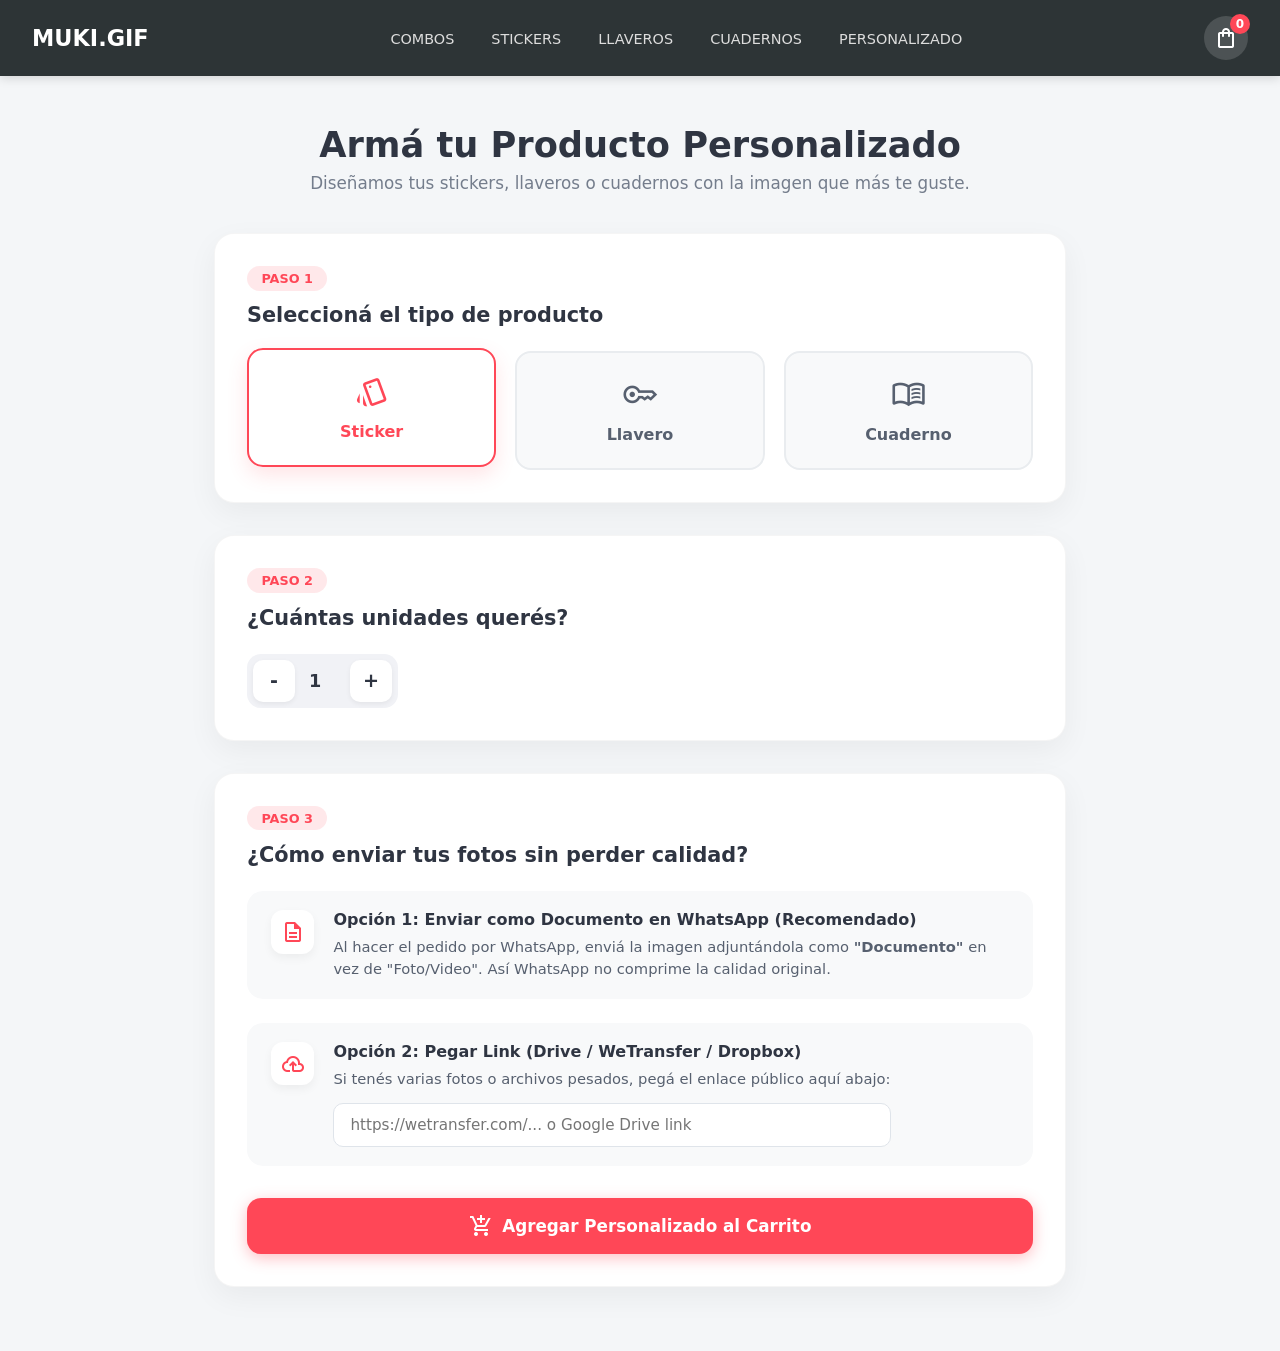
==== pages/personalizados.html @ 94349a54 "first commit" ====
<!DOCTYPE html>
<html lang="es">
<head>
    <meta charset="UTF-8">
    <meta name="viewport" content="width=device-width, initial-scale=1.0">
    <title>Personalizados | Muki.gif</title>
    <link rel="stylesheet" href="../css/cards.css">
    <link rel="stylesheet" href="../css/carroFlotante.css">
    <link rel="stylesheet" href="../css/hero.css">
    <link rel="stylesheet" href="../css/main.css">
    <link rel="stylesheet" href="../css/productosDetalles.css">
    <link rel="stylesheet" href="../css/personalizados.css">
    <link rel="stylesheet" href="https://fonts.googleapis.com/css2?family=Material+Symbols+Outlined:opsz,wght,FILL,GRAD@24,400,0,0" />
</head>
<body>

<!-- NAVBAR -->
    <header class="navbar">
    <div class="logo">
        <a href="index.html" class="logo">
            <h1>MUKI.GIF</h1>
        </a>
    </div>
    <nav class="nav-links">
        <a href="#destacados">COMBOS</a>
        <a href="#stickers">STICKERS</a>
        <a href="#llaveros">LLAVEROS</a>
        <a href="#cuadernos">CUADERNOS</a>
        <a href="personalizados.html" class="nav-highlight">PERSONALIZADO</a>
    </nav>
    <button class="cart-icon-btn" id="open-cart-btn">
        <span class="material-symbols-outlined">shopping_bag</span>
        <span class="cart-count" id="cart-count">0</span>
    </button>
    </header>

    <main class="container custom-page">
        <div class="custom-header">
            <h2>Armá tu Producto Personalizado</h2>
            <p>Diseñamos tus stickers, llaveros o cuadernos con la imagen que más te guste.</p>
        </div>

    <!-- PASO 1: ELEGIR TIPO -->
    <section class="step-card">
        <div class="step-badge">Paso 1</div>
        <h3>Seleccioná el tipo de producto</h3>
        <div class="product-type-grid">
        <label class="type-option">
            <input type="radio" name="tipoProducto" value="Sticker Personalizado" checked>
            <div class="option-box">
            <span class="material-symbols-outlined">style</span>
            <span>Sticker</span>
            </div>
            </label>
            <label class="type-option">
            <input type="radio" name="tipoProducto" value="Llavero Personalizado">
            <div class="option-box">
            <span class="material-symbols-outlined">key</span>
            <span>Llavero</span>
            </div>
        </label>
        <label class="type-option">
            <input type="radio" name="tipoProducto" value="Cuaderno Personalizado">
            <div class="option-box">
            <span class="material-symbols-outlined">menu_book</span>
            <span>Cuaderno</span>
            </div>
        </label>
        </div>
    </section>

    <!-- PASO 2: CANTIDAD -->
    <section class="step-card">
        <div class="step-badge">Paso 2</div>
        <h3>¿Cuántas unidades querés?</h3>
        <div class="qty-selector-custom">
        <button type="button" id="btn-custom-minus">-</button>
        <input type="number" id="input-custom-qty" value="1" min="1" readonly>
        <button type="button" id="btn-custom-plus">+</button>
        </div>
    </section>

    <!-- PASO 3: ARCHIVOS Y GUÍA DE CALIDAD -->
    <section class="step-card">
        <div class="step-badge">Paso 3</div>
        <h3>¿Cómo enviar tus fotos sin perder calidad?</h3>
        <div class="guide-box">
        <div class="guide-item">
            <span class="material-symbols-outlined icon-guide">description</span>
            <div>
            <h4>Opción 1: Enviar como Documento en WhatsApp (Recomendado)</h4>
            <p>Al hacer el pedido por WhatsApp, enviá la imagen adjuntándola como <strong>"Documento"</strong> en vez de "Foto/Video". Así WhatsApp no comprime la calidad original.</p>
            </div>
        </div>

        <div class="guide-item">
            <span class="material-symbols-outlined icon-guide">cloud_upload</span>
            <div>
            <h4>Opción 2: Pegar Link (Drive / WeTransfer / Dropbox)</h4>
            <p>Si tenés varias fotos o archivos pesados, pegá el enlace público aquí abajo:</p>
            <input type="url" id="input-custom-link" placeholder="https://wetransfer.com/... o Google Drive link">
            </div>
        </div>
        </div>

    <!-- BOTÓN AGREGAR Y ENCARGAR -->
        <button type="button" class="btn-primary-lg btn-full" id="btn-add-custom">
        <span class="material-symbols-outlined">add_shopping_cart</span>
        Agregar Personalizado al Carrito
        </button>
    </section>
    </main>

<script src="../js/cart.js"></script>
<script src="../js/personalizados.js"></script>
</body>
</html>
---- css/cards.css ----
/* SECCIONES Y GRIDS */
.section-block {
  margin-bottom: 3rem;
}

.section-header {
  display: flex;
  justify-content: space-between;
  align-items: center;
  margin-bottom: 1.2rem;
}

.products-grid {
  display: grid;
  grid-template-columns: repeat(auto-fill, minmax(180px, 1fr));
  gap: 1.5rem;
}

/* CARDS CON BOTÓN "+" SOBRE LA FOTO */
.product-card {
  background: white;
  border-radius: var(--radius);
  overflow: hidden;
  box-shadow: 0 4px 15px rgba(0,0,0,0.05);
  transition: transform 0.2s ease;
}

.product-card:hover {
  transform: translateY(-4px);
}

.card-img-wrapper {
  position: relative;
  width: 100%;
  height: 180px;
  cursor: pointer;
}

.card-img-wrapper img {
  width: 100%;
  height: 100%;
  object-fit: cover;
}

/* BOTÓN FLOTANTE "+" */
.btn-quick-add {
  position: absolute;
  bottom: 10px;
  right: 10px;
  background: rgba(255, 255, 255, 0.9);
  color: var(--text);
  border: none;
  width: 36px;
  height: 36px;
  border-radius: 50%;
  display: flex;
  align-items: center;
  justify-content: center;
  cursor: pointer;
  box-shadow: 0 4px 10px rgba(0,0,0,0.15);
  transition: all 0.2s;
}

.btn-quick-add:hover {
  background: var(--primary);
  color: white;
  transform: scale(1.1);
}

.card-content {
  padding: 1rem;
}

.card-title {
  font-size: 0.95rem;
  margin-bottom: 0.4rem;
  font-weight: 600;
}

.card-price {
  font-size: 1.1rem;
  font-weight: bold;
  color: var(--primary);
  margin-bottom: 0.8rem;
}

.btn-buy-now {
  width: 100%;
  background: #f0f0f0;
  border: none;
  padding: 0.6rem;
  border-radius: 8px;
  font-weight: 600;
  cursor: pointer;
  transition: 0.2s;
}

.btn-buy-now:hover {
  background: var(--text);
  color: white;
}
/* GRIDS Y SECCIÓN */
.section-block {
  margin-bottom: 3.5rem;
}

.section-header {
  margin-bottom: 1.5rem;
}

.section-header h3 {
  font-size: 1.4rem;
  font-weight: 700;
  color: var(--text);
}

.products-grid {
  display: grid;
  grid-template-columns: repeat(auto-fill, minmax(210px, 1fr));
  gap: 1.5rem;
}

/* CARD CONTENEDOR */
.product-card {
  background: white;
  border-radius: var(--radius);
  overflow: hidden;
  box-shadow: 0 4px 15px rgba(0, 0, 0, 0.06);
  display: flex;
  flex-direction: column;
  transition: transform 0.25s ease, box-shadow 0.25s ease;
  border: 1px solid rgba(0, 0, 0, 0.05);
}

.product-card:hover {
  transform: translateY(-5px);
  box-shadow: 0 8px 25px rgba(0, 0, 0, 0.12);
}

/* IMAGEN Y BOTÓN '+' FLOTANTE */
.card-img-wrapper {
  position: relative;
  width: 100%;
  height: 200px;
  background: #f0f0f0;
  overflow: hidden;
}

.card-img-wrapper img {
  width: 100%;
  height: 100%;
  object-fit: cover;
  transition: transform 0.3s ease;
}

.product-card:hover .card-img-wrapper img {
  transform: scale(1.04);
}

/* BOTÓN '+' REDONDO EN LA ESQUINA SUPERIOR DE LA FOTO */
.btn-quick-add {
  position: absolute;
  top: 10px;
  right: 10px;
  background: rgba(255, 255, 255, 0.92);
  color: var(--text);
  border: none;
  width: 38px;
  height: 38px;
  border-radius: 50%;
  display: flex;
  align-items: center;
  justify-content: center;
  cursor: pointer;
  box-shadow: 0 4px 12px rgba(0, 0, 0, 0.18);
  backdrop-filter: blur(4px);
  transition: all 0.2s ease;
  z-index: 5;
}

.btn-quick-add:hover {
  background: var(--primary);
  color: white;
  transform: scale(1.12);
}

.btn-quick-add span {
  font-size: 1.3rem;
  font-weight: bold;
}

/* CUERPO DE LA CARD */
.card-content {
  padding: 1.1rem;
  display: flex;
  flex-direction: column;
  flex-grow: 1;
}

.card-title {
  font-size: 1rem;
  font-weight: 600;
  margin-bottom: 0.4rem;
  color: var(--text);
  line-height: 1.3;
}

.card-description {
  font-size: 0.82rem;
  color: var(--text-muted);
  margin-bottom: 0.8rem;
  line-height: 1.4;
  display: -webkit-box;
  -webkit-box-orient: vertical;
  line-clamp: 2;
  -webkit-line-clamp: 2;
  overflow: hidden;
}

.card-price {
  font-size: 1.2rem;
  font-weight: 700;
  color: var(--primary);
  margin-top: auto;
  margin-bottom: 0.9rem;
}

/* BOTÓN COMPRAR */
.btn-buy-now {
  display: block;
  width: 100%;
  text-align: center;
  background: #f1f2f6;
  color: var(--text);
  text-decoration: none;
  padding: 0.65rem 0;
  border-radius: 10px;
  font-weight: 600;
  font-size: 0.9rem;
  transition: all 0.2s ease;
}

.btn-buy-now:hover {
  background: var(--text);
  color: white;
}
---- css/carroFlotante.css ----
/* OVERLAY DEL CARRITO */
.cart-overlay {
  position: fixed;
  inset: 0;
  background: rgba(0, 0, 0, 0.4);
  opacity: 0;
  visibility: hidden;
  transition: all 0.3s ease;
  z-index: 200;
}

.cart-overlay.active {
  opacity: 1;
  visibility: visible;
}

/* DRAWER / PANEL LATERAL DESPLEGABLE */
.cart-drawer {
  position: fixed;
  top: 0;
  right: -100%;
  width: 100%;
  max-width: 380px;
  height: 100%;
  background: var(--surface, #ffffff);
  z-index: 201;
  display: flex;
  flex-direction: column;
  transition: right 0.3s ease;
  box-shadow: -5px 0 25px rgba(0, 0, 0, 0.15);
}

.cart-drawer.active {
  right: 0;
}

/* CABECERA DEL CARRITO */
.cart-header {
  padding: 1rem 1.2rem;
  border-bottom: 1px solid #eee;
  display: flex;
  justify-content: space-between;
  align-items: center;
}

.cart-header h3 {
  font-size: 1.1rem;
  font-weight: 700;
  color: var(--text, #2f3542);
}

.close-btn {
  background: none;
  border: none;
  font-size: 1.5rem;
  cursor: pointer;
  color: var(--text-muted, #747d8c);
  line-height: 1;
  transition: color 0.2s;
}

.close-btn:hover {
  color: var(--text, #2f3542);
}

/* CUERPO DEL CARRITO */
.cart-body {
  padding: 1rem 1.2rem;
  flex-grow: 1;
  overflow-y: auto;
}

.empty-cart-msg {
  text-align: center;
  color: var(--text-muted, #747d8c);
  margin-top: 2rem;
  font-size: 0.95rem;
}

/* ITEMS DENTRO DEL CARRITO */
.cart-item {
  display: flex;
  align-items: center;
  gap: 1rem;
  padding: 0.8rem 0;
  border-bottom: 1px solid #eee;
}

/* MINIATURA DE TAMAÑO FIJO (Evita que se deforme la foto) */
.cart-item-img {
  width: 65px;
  height: 65px;
  min-width: 65px;
  border-radius: 8px;
  object-fit: cover;
  background-color: #f0f0f0;
}

/* DETALLES DEL ITEM */
.cart-item-details {
  flex-grow: 1;
  display: flex;
  flex-direction: column;
  gap: 0.2rem;
}

.cart-item-title {
  font-size: 0.9rem;
  font-weight: 600;
  color: var(--text, #2f3542);
  line-height: 1.2;
}

.cart-item-price {
  font-size: 0.85rem;
  color: var(--primary, #ff4757);
  font-weight: bold;
}

/* CONTROLES + / - */
.cart-item-qty {
  display: flex;
  align-items: center;
  gap: 0.5rem;
  margin-top: 0.3rem;
}

.qty-btn {
  background: #f0f0f0;
  border: 1px solid #ddd;
  width: 26px;
  height: 26px;
  border-radius: 6px;
  cursor: pointer;
  font-weight: bold;
  display: flex;
  align-items: center;
  justify-content: center;
  transition: background 0.2s, color 0.2s;
}

.qty-btn:hover {
  background: var(--text, #2f3542);
  color: white;
}

/* FOOTER DEL CARRITO */
.cart-footer {
  padding: 1.2rem;
  border-top: 1px solid #eee;
  background: #fafafa;
}

.cart-total {
  display: flex;
  justify-content: space-between;
  align-items: center;
  font-size: 1.1rem;
  margin-bottom: 1rem;
  color: var(--text, #2f3542);
}

.btn-whatsapp {
  width: 100%;
  background: #25D366;
  color: white;
  border: none;
  padding: 0.85rem;
  border-radius: 10px;
  font-weight: bold;
  font-size: 0.95rem;
  cursor: pointer;
  transition: background 0.2s, transform 0.1s;
}

.btn-whatsapp:hover {
  background: #1eb856;
}

.btn-whatsapp:active {
  transform: scale(0.98);
}
---- css/hero.css ----
/* HERO SECTION */
.hero-featured {
  position: relative;
  min-height: 520px;
  padding: 110px 5% 50px;
  display: flex;
  align-items: center;
  overflow: hidden;
  color: white;
  background: var(--dark-bg);
}

/* FONDO DIFUMINADO */
.hero-bg {
  position: absolute;
  inset: 0;
  background-size: cover;
  background-image: url('../img/fondos/fondoWindows.jpg');
  background-position: center;
  filter: blur(40px) brightness(0.35);
  transform: scale(1.1);
  transition: background-image 0.5s ease;
}

.hero-content {
  position: relative;
  z-index: 2;
  display: grid;
  grid-template-columns: 1fr;
  gap: 3rem;
  max-width: 1100px;
  margin: 0 auto;
  width: 100%;
}

@media (min-width: 768px) {
  .hero-content {
    grid-template-columns: 1fr 1fr;
    align-items: center;
  }
}

/* TEXTO Y BADGE */
.badge {
  background: var(--primary);
  padding: 4px 12px;
  border-radius: 20px;
  font-size: 0.75rem;
  font-weight: bold;
}

.hero-info h2 {
  font-size: 2.4rem;
  margin: 0.8rem 0;
  line-height: 1.1;
}

.hero-info p {
  color: #ddd;
  margin-bottom: 1.8rem;
}

.hero-actions {
  display: flex;
  align-items: center;
  gap: 1rem;
}

.btn-primary {
  background: var(--primary);
  color: white;
  padding: 0.8rem 2.2rem;
  border-radius: 30px;
  border: none;
  font-weight: bold;
  font-size: 1rem;
  cursor: pointer;
  transition: transform 0.2s, background 0.2s;
}

.btn-primary:hover {
  background: var(--primary-hover);
  transform: translateY(-2px);
}

.btn-cart-icon {
  background: rgba(255, 255, 255, 0.2);
  color: white;
  border: none;
  width: 46px;
  height: 46px;
  border-radius: 50%;
  display: flex;
  align-items: center;
  justify-content: center;
  cursor: pointer;
  backdrop-filter: blur(5px);
  transition: all 0.2s;
}

.btn-cart-icon:hover {
  background: white;
  color: var(--text);
  transform: scale(1.08);
}

/* FOTOS SUPERPUESTAS CON MAYOR SEPARACIÓN */
.hero-images-stacked {
  position: relative;
  height: 340px;
  width: 100%;
  max-width: 420px;
  display: flex;
  justify-content: center;
  align-items: center;
  margin: 0 auto;
}

.card-photo {
  position: absolute;
  width: 190px;
  height: 260px;
  border-radius: 18px;
  overflow: hidden;
  border: 3px solid rgba(255, 255, 255, 0.3);
  box-shadow: 0 15px 35px rgba(0, 0, 0, 0.4);
  transition: all 0.4s cubic-bezier(0.25, 1, 0.5, 1);
}

.card-photo img {
  width: 100%;
  height: 100%;
  object-fit: cover;
}

/* FOTO TRASERA: Desplazada más a la izquierda y arriba */
.photo-back {
  transform: translate(-70px, -20px) rotate(-12deg);
  z-index: 1;
  filter: brightness(0.9);
}

/* FOTO DELANTERA: Desplazada a la derecha y abajo */
.photo-front {
  transform: translate(40px, 20px) rotate(8deg);
  z-index: 2;
}

/* EFECTO HOVER INTERACTIVO */
.hero-images-stacked:hover .photo-back {
  transform: translate(-95px, -25px) rotate(-16deg);
  filter: brightness(1);
}

.hero-images-stacked:hover .photo-front {
  transform: translate(65px, 25px) rotate(12deg);
}

.hero-actions {
  display: flex;
  align-items: center;
  gap: 1rem;
  position: relative; /* <-- AGREGAR ESTO */
  z-index: 10;        /* <-- AGREGAR ESTO */
}
.btn-cart-icon span {
  pointer-events: none;
}
---- css/main.css ----
/* VARIABLES GLOBALES Y RESET */
:root {
  --primary: #ff4757;
  --primary-hover: #ff6b81;
  --dark-bg: #1e1e24;
  --surface: #ffffff;
  --text: #2f3542;
  --text-muted: #747d8c;
  --radius: 16px;
}

* {
  margin: 0;
  padding: 0;
  box-sizing: border-box;
  font-family: system-ui, -apple-system, BlinkMacSystemFont, 'Segoe UI', Roboto, sans-serif;
}

body {
  background-color: #f4f6f8;
  color: var(--text);
}

.container {
  max-width: 1200px;
  margin: 2rem auto;
  padding: 0 5%;
}

/* NAVBAR TRANSPARENTE CON BACKDROP BLUR */
.navbar {
  position: fixed;
  top: 0;
  width: 100%;
  display: flex;
  justify-content: space-between;
  align-items: center;
  padding: 1.2rem 5%;
  background: rgba(15, 15, 20, 0.6);
  backdrop-filter: blur(15px);
  z-index: 100;
  color: white;
}

.logo {
  text-decoration: none;
}

.logo h1 {
  font-size: 1.3rem;
  color: #fff;
}

.nav-links a {
  color: #ddd;
  text-decoration: none;
  margin: 0 1rem;
  font-size: 0.9rem;
}

.cart-icon-btn {
  background: none;
  border: none;
  position: relative;
  cursor: pointer;
  color: white;
}

.cart-count {
  position: absolute;
  top: -6px;
  right: -8px;
  background: var(--primary);
  color: white;
  font-size: 0.75rem;
  font-weight: bold;
  width: 18px;
  height: 18px;
  border-radius: 50%;
  display: flex;
  align-items: center;
  justify-content: center;
}

/* ESTRUCTURA GENERAL DE NAVEGACIÓN Y ACCIONES */
.navbar {
  position: relative;
  display: flex;
  justify-content: space-between;
  align-items: center;
  z-index: 100;
}

.nav-actions {
  display: flex;
  align-items: center;
  gap: 0.8rem;
}

/* BOTÓN DE MENÚ HAMBURGUESA (OCULTO EN ESCRITORIO) */
.btn-menu-toggle {
  display: none;
  background: transparent;
  border: none;
  color: #ffffff;
  cursor: pointer;
  padding: 4px;
}

.btn-menu-toggle .material-symbols-outlined {
  font-size: 2rem;
}

/* ==========================================
  ADAPTACIÓN PARA PANTALLAS CHICAS / CELULARES
   ========================================== */
@media (max-width: 768px) {
  .btn-menu-toggle {
    display: flex;
    align-items: center;
  }

  /* Oculta los enlaces en móvil hasta que se toque el botón */
  .nav-links {
    display: none;
    position: absolute;
    top: 100%;
    left: 0;
    width: 100%;
    background: #1e272e;
    flex-direction: column;
    align-items: center;
    padding: 1.5rem 0;
    gap: 1.2rem;
    box-shadow: 0 10px 25px rgba(0, 0, 0, 0.4);
  }

  /* Despliega la lista al presionar las 3 rayitas */
  .nav-links.active {
    display: flex;
  }
}
/* ALINEACIÓN DEL HEADER */
.navbar {
  position: relative;
  display: flex;
  justify-content: space-between;
  align-items: center;
  padding: 1rem 1.5rem;
  z-index: 100;
}

.nav-left {
  display: flex;
  align-items: center;
  gap: 0.8rem;
}

.nav-actions {
  display: flex;
  align-items: center;
}

/* BOTÓN HAMBURGUESA (OCULTO EN PC) */
.btn-menu-toggle {
  display: none;
  background: transparent;
  border: none;
  color: #ffffff;
  cursor: pointer;
  padding: 4px;
}

.btn-menu-toggle .material-symbols-outlined {
  font-size: 2rem;
}

/* RESPONSIVO CELULARES (< 768px) */
@media (max-width: 768px) {
  .btn-menu-toggle {
    display: flex;
    align-items: center;
  }

  /* Menú desplegable móvil */
  .nav-links {
    display: none;
    position: absolute;
    top: 100%;
    left: 0;
    width: 100%;
    background: #1e272e;
    flex-direction: column;
    align-items: center;
    padding: 1.5rem 0;
    gap: 1.2rem;
    box-shadow: 0 10px 25px rgba(0, 0, 0, 0.4);
  }

  .nav-links.active {
    display: flex;
  }
}
/* ELIMINAR SUBRAYADO Y ESTILIZAR EL LOGO */
.logo a {
  text-decoration: none !important;
  color: inherit;
}

.logo h1 {
  text-decoration: none !important;
  margin: 0;
  color: #ffffff;
}
---- css/productosDetalles.css ----
/* ==========================================
   ESTILOS COMPLETOS: DETALLE DEL PRODUCTO
   ========================================== */

/* 1. NAVBAR / HEADER SUPERIOR */
.navbar {
  width: 100%;
  background: #2d3436;
  padding: 1rem 2rem;
  display: flex;
  justify-content: space-between;
  align-items: center;
  box-shadow: 0 2px 10px rgba(0, 0, 0, 0.15);
  position: relative;
  z-index: 10;
}

.navbar .logo {
  text-decoration: none;
}

.navbar .logo h1 {
  font-size: 1.4rem;
  color: #ffffff;
  margin: 0;
  font-weight: 700;
}

.cart-icon-btn {
  position: relative;
  background: rgba(255, 255, 255, 0.15);
  border: none;
  color: #ffffff;
  width: 44px;
  height: 44px;
  border-radius: 50%;
  display: flex;
  align-items: center;
  justify-content: center;
  cursor: pointer;
  transition: background 0.2s ease;
}

.cart-icon-btn:hover {
  background: rgba(255, 255, 255, 0.25);
}

.cart-count {
  position: absolute;
  top: -2px;
  right: -2px;
  background: #ff4757;
  color: #ffffff;
  font-size: 0.75rem;
  font-weight: 800;
  width: 20px;
  height: 20px;
  border-radius: 50%;
  display: flex;
  align-items: center;
  justify-content: center;
}

/* 2. ESTRUCTURA Y GRILLA DEL DETALLE (SEPARADA Y CENTRADA) */
.detail-container {
  display: grid;
  grid-template-columns: 1fr;
  gap: 2.5rem;
  padding: 2rem 1.5rem 4rem 1.5rem;
  max-width: 1000px;
  margin: 4rem auto 3rem auto; /* Separación de 4rem respecto a la navbar */
  align-items: center;
}

@media (min-width: 768px) {
  .detail-container {
    grid-template-columns: 1fr 1fr;
  }
}

/* 3. GALERÍA E IMAGEN PRINCIPAL */
.product-gallery .main-image {
  width: 100%;
  height: 380px;
  border-radius: 20px;
  overflow: hidden;
  box-shadow: 0 10px 30px rgba(0, 0, 0, 0.12);
  border: 1px solid rgba(0, 0, 0, 0.05);
}

.product-gallery .main-image img {
  width: 100%;
  height: 100%;
  object-fit: cover;
}

/* 4. INFORMACIÓN DE COMPRA Y TEXTOS */
.product-purchase-info {
  display: flex;
  flex-direction: column;
  gap: 1.2rem;
}

.stock-badge {
  display: inline-block;
  align-self: flex-start;
  background: rgba(46, 213, 115, 0.15);
  color: #2ed573;
  font-size: 0.8rem;
  font-weight: 700;
  padding: 0.3rem 0.8rem;
  border-radius: 20px;
  text-transform: uppercase;
}

.product-purchase-info h1 {
  font-size: 2rem;
  font-weight: 800;
  color: #2f3542;
  line-height: 1.2;
}

.product-purchase-info .price {
  font-size: 1.8rem;
  font-weight: 800;
  color: #ff4757;
}

.description-box h3 {
  font-size: 0.85rem;
  font-weight: 700;
  color: #747d8c;
  margin-bottom: 0.4rem;
  text-transform: uppercase;
  letter-spacing: 0.5px;
}

.description-box p {
  color: #57606f;
  line-height: 1.5;
  font-size: 0.95rem;
}

/* 5. SELECTOR DE CANTIDAD (+ / -) */
.quantity-selector {
  display: flex;
  align-items: center;
  gap: 1rem;
  margin-top: 0.5rem;
}

.quantity-selector label {
  font-weight: 700;
  color: #2f3542;
  font-size: 0.95rem;
}

.qty-controls {
  display: flex;
  align-items: center;
  background: #f1f2f6;
  border-radius: 12px;
  padding: 4px;
}

.qty-controls button {
  width: 38px;
  height: 38px;
  border: none;
  background: #ffffff;
  border-radius: 8px;
  font-weight: bold;
  font-size: 1.1rem;
  color: #2f3542;
  cursor: pointer;
  box-shadow: 0 2px 4px rgba(0,0,0,0.06);
  transition: all 0.2s;
}

.qty-controls button:hover {
  background: #e4e7eb;
}

.qty-controls input {
  width: 45px;
  text-align: center;
  border: none;
  background: transparent;
  font-weight: 800;
  font-size: 1rem;
  color: #2f3542;
}

/* 6. BOTÓN AGREGAR AL CARRITO */
.purchase-actions {
  margin-top: 0.8rem;
}

.btn-full {
  width: 100%;
  display: flex;
  align-items: center;
  justify-content: center;
  gap: 0.6rem;
  background: #ff4757;
  color: #ffffff;
  border: none;
  padding: 0.9rem 1.8rem;
  border-radius: 14px;
  font-size: 1rem;
  font-weight: 700;
  cursor: pointer;
  transition: all 0.2s ease;
  box-shadow: 0 4px 15px rgba(255, 71, 87, 0.35);
}

.btn-full:hover {
  background: #ff6b81;
  transform: translateY(-2px);
}
---- css/personalizados.css ----
/* ==========================================
   ESTILOS COMPLETOS: PERSONALIZADOS.CSS
   ========================================== */

.custom-page {
  max-width: 900px;
  margin: 3rem auto 4rem auto;
  padding: 0 1.5rem;
}

.custom-header {
  text-align: center;
  margin-bottom: 2.5rem;
}

.custom-header h2 {
  font-size: 2.2rem;
  font-weight: 800;
  color: #2f3542;
  margin-bottom: 0.5rem;
}

.custom-header p {
  color: #747d8c;
  font-size: 1.05rem;
}

/* TARJETAS DE PASOS */
.step-card {
  background: #ffffff;
  border-radius: 20px;
  padding: 2rem;
  margin-bottom: 2rem;
  box-shadow: 0 10px 30px rgba(0, 0, 0, 0.05);
  border: 1px solid rgba(0, 0, 0, 0.04);
  position: relative;
}

.step-badge {
  display: inline-block;
  background: rgba(255, 71, 87, 0.12);
  color: #ff4757;
  font-weight: 800;
  font-size: 0.8rem;
  padding: 0.3rem 0.9rem;
  border-radius: 20px;
  text-transform: uppercase;
  margin-bottom: 0.8rem;
}

.step-card h3 {
  font-size: 1.3rem;
  font-weight: 700;
  color: #2f3542;
  margin-bottom: 1.5rem;
}

/* PASO 1: BOTONES DE SELECCIÓN DE PRODUCTO */
.product-type-grid {
  display: grid;
  grid-template-columns: repeat(auto-fit, minmax(180px, 1fr));
  gap: 1.2rem;
}

.type-option {
  cursor: pointer;
}

.type-option input[type="radio"] {
  display: none; /* Oculta el radio button feo por defecto */
}

.option-box {
  display: flex;
  flex-direction: column;
  align-items: center;
  justify-content: center;
  gap: 0.8rem;
  padding: 1.5rem 1rem;
  background: #f8f9fa;
  border: 2px solid #e9ecef;
  border-radius: 16px;
  transition: all 0.25s ease;
  color: #57606f;
  font-weight: 700;
}

.option-box .material-symbols-outlined {
  font-size: 2.2rem;
}

.type-option input[type="radio"]:checked + .option-box {
  background: #ffffff;
  border-color: #ff4757;
  color: #ff4757;
  box-shadow: 0 8px 20px rgba(255, 71, 87, 0.15);
  transform: translateY(-3px);
}

.type-option:hover .option-box {
  border-color: #ff4757;
}

/* PASO 2: SELECTOR DE CANTIDAD */
.qty-selector-custom {
  display: flex;
  align-items: center;
  background: #f1f2f6;
  border-radius: 14px;
  padding: 6px;
  width: fit-content;
}

.qty-selector-custom button {
  width: 42px;
  height: 42px;
  border: none;
  background: #ffffff;
  border-radius: 10px;
  font-weight: bold;
  font-size: 1.2rem;
  color: #2f3542;
  cursor: pointer;
  box-shadow: 0 2px 5px rgba(0,0,0,0.06);
  transition: background 0.2s;
}

.qty-selector-custom button:hover {
  background: #e4e7eb;
}

.qty-selector-custom input {
  width: 55px;
  text-align: center;
  border: none;
  background: transparent;
  font-weight: 800;
  font-size: 1.1rem;
  color: #2f3542;
}

/* PASO 3: GUÍA DE ENVIÓ DE FOTOS Y LINK */
.guide-box {
  display: flex;
  flex-direction: column;
  gap: 1.5rem;
  margin-bottom: 2rem;
}

.guide-item {
  display: flex;
  gap: 1.2rem;
  background: #f8f9fa;
  padding: 1.2rem 1.5rem;
  border-radius: 16px;
  align-items: flex-start;
}

.icon-guide {
  font-size: 2rem;
  color: #ff4757;
  background: #ffffff;
  padding: 0.6rem;
  border-radius: 12px;
  box-shadow: 0 4px 10px rgba(0,0,0,0.05);
}

.guide-item h4 {
  font-size: 1rem;
  font-weight: 700;
  color: #2f3542;
  margin-bottom: 0.4rem;
}

.guide-item p {
  font-size: 0.92rem;
  color: #57606f;
  line-height: 1.5;
}

.guide-item input[type="url"] {
  width: 100%;
  padding: 0.75rem 1rem;
  margin-top: 0.8rem;
  border: 1px solid #dfe4ea;
  border-radius: 10px;
  font-size: 0.95rem;
  outline: none;
  transition: border-color 0.2s;
}

.guide-item input[type="url"]:focus {
  border-color: #ff4757;
}

/* BOTÓN DE AGREGAR AL CARRITO */
.btn-primary-lg {
  display: flex;
  align-items: center;
  justify-content: center;
  gap: 0.6rem;
  background: #ff4757;
  color: #ffffff;
  border: none;
  padding: 1rem 1.8rem;
  border-radius: 14px;
  font-size: 1.05rem;
  font-weight: 700;
  cursor: pointer;
  transition: all 0.2s ease;
  box-shadow: 0 4px 15px rgba(255, 71, 87, 0.35);
}

.btn-primary-lg:hover {
  background: #ff6b81;
  transform: translateY(-2px);
}
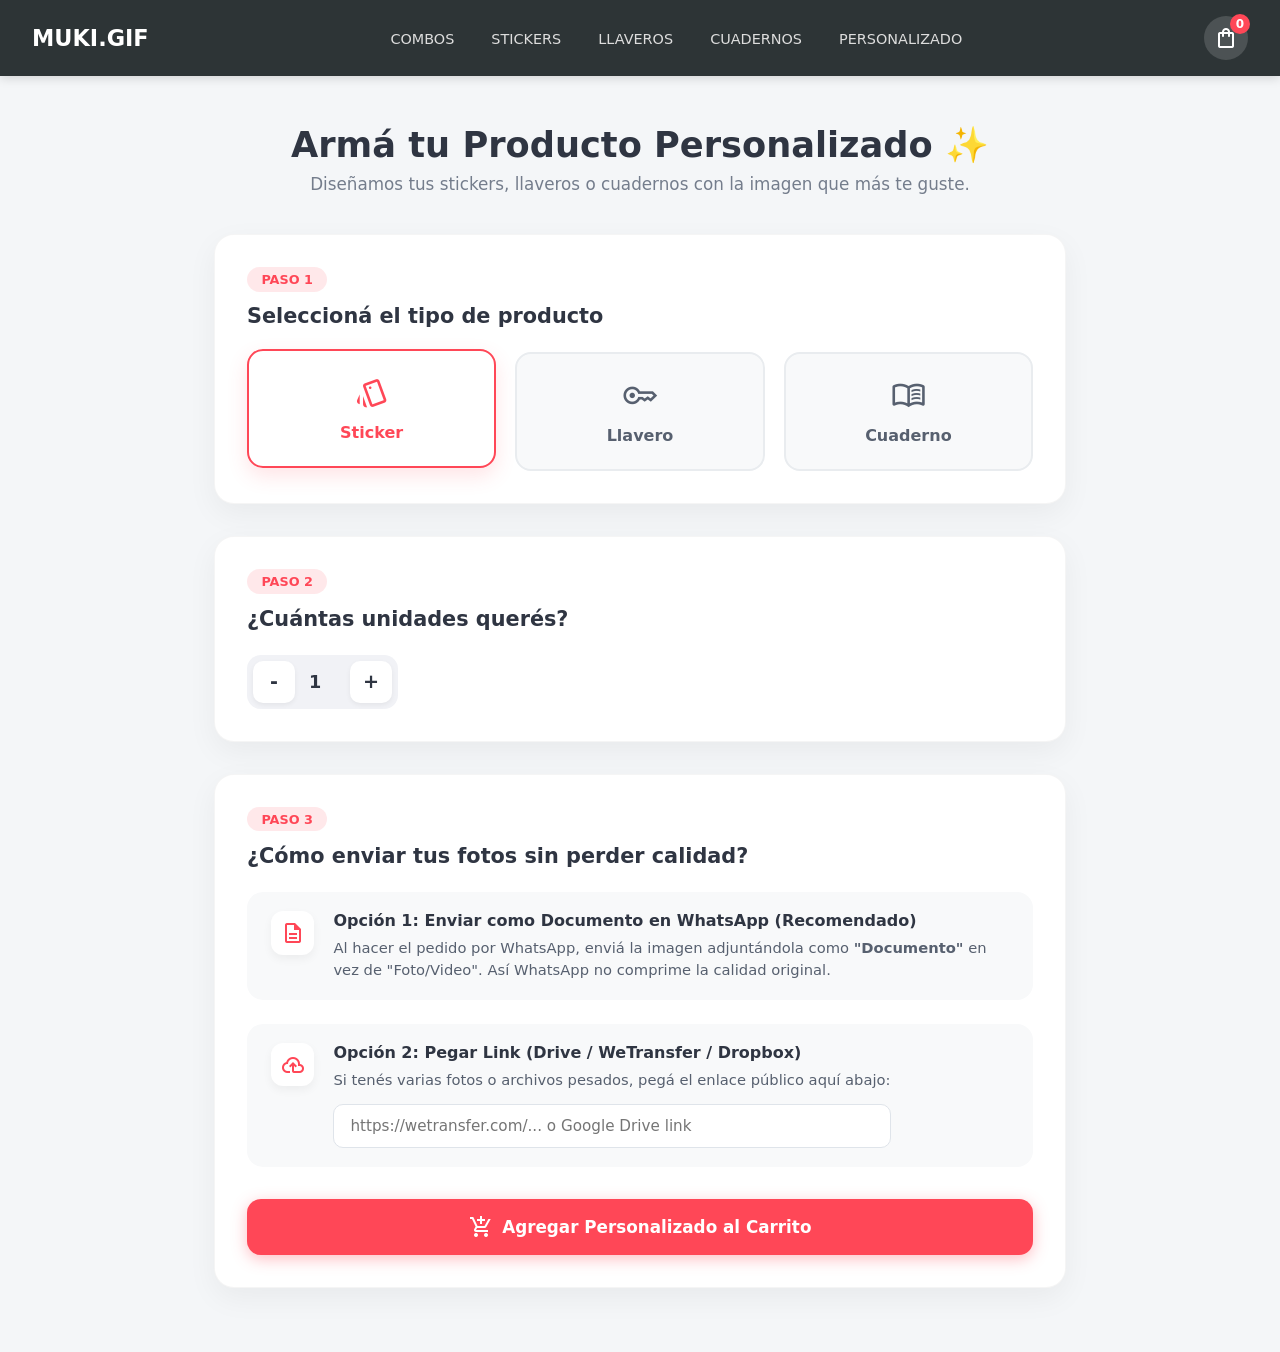
==== commit 112a6f17: "carrito" ====
--- a/pages/personalizados.html
+++ b/pages/personalizados.html
@@ -1,116 +1,152 @@
 <!DOCTYPE html>
 <html lang="es">
 <head>
-    <meta charset="UTF-8">
-    <meta name="viewport" content="width=device-width, initial-scale=1.0">
-    <title>Personalizados | Muki.gif</title>
-    <link rel="stylesheet" href="../css/cards.css">
-    <link rel="stylesheet" href="../css/carroFlotante.css">
-    <link rel="stylesheet" href="../css/hero.css">
-    <link rel="stylesheet" href="../css/main.css">
-    <link rel="stylesheet" href="../css/productosDetalles.css">
-    <link rel="stylesheet" href="../css/personalizados.css">
-    <link rel="stylesheet" href="https://fonts.googleapis.com/css2?family=Material+Symbols+Outlined:opsz,wght,FILL,GRAD@24,400,0,0" />
+<meta charset="UTF-8">
+<meta name="viewport" content="width=device-width, initial-scale=1.0">
+<title>Personalizados | Muki.gif</title>
+
+<!-- Hojas de estilo con rutas relativas correctas -->
+<link rel="stylesheet" href="../css/cards.css">
+<link rel="stylesheet" href="../css/carroFlotante.css">
+<link rel="stylesheet" href="../css/hero.css">
+<link rel="stylesheet" href="../css/main.css">
+<link rel="stylesheet" href="../css/productosDetalles.css">
+<link rel="stylesheet" href="../css/personalizados.css">
+<link rel="stylesheet" href="https://fonts.googleapis.com/css2?family=Material+Symbols+Outlined:opsz,wght,FILL,GRAD@24,400,0,0" />
 </head>
 <body>
 
-<!-- NAVBAR -->
+<!-- HEADER / NAVBAR -->
     <header class="navbar">
-    <div class="logo">
-        <a href="index.html" class="logo">
+        <div class="nav-left">
+        <button type="button" class="btn-menu-toggle" id="menu-toggle" onclick="toggleMenuMovil()" aria-label="Abrir menú">
+            <span class="material-symbols-outlined">menu</span>
+        </button>
+        <div class="logo">
+            <a href="index.html">
             <h1>MUKI.GIF</h1>
-        </a>
-    </div>
-    <nav class="nav-links">
-        <a href="#destacados">COMBOS</a>
-        <a href="#stickers">STICKERS</a>
-        <a href="#llaveros">LLAVEROS</a>
-        <a href="#cuadernos">CUADERNOS</a>
-        <a href="personalizados.html" class="nav-highlight">PERSONALIZADO</a>
-    </nav>
-    <button class="cart-icon-btn" id="open-cart-btn">
-        <span class="material-symbols-outlined">shopping_bag</span>
-        <span class="cart-count" id="cart-count">0</span>
-    </button>
+            </a>
+        </div>
+        </div>
+
+        <nav class="nav-links" id="nav-menu">
+        <a href="index.html#destacados" onclick="cerrarMenuMovil()">COMBOS</a>
+        <a href="index.html#stickers" onclick="cerrarMenuMovil()">STICKERS</a>
+        <a href="index.html#llaveros" onclick="cerrarMenuMovil()">LLAVEROS</a>
+        <a href="index.html#cuadernos" onclick="cerrarMenuMovil()">CUADERNOS</a>
+        <a href="personalizados.html" class="nav-highlight" onclick="cerrarMenuMovil()">PERSONALIZADO</a>
+        </nav>
+
+        <div class="nav-actions">
+        <!-- BOTÓN DEL CARRITO CON ID Y ONCLICK EXPLÍCITO -->
+        <button type="button" class="cart-icon-btn" id="open-cart-btn" onclick="abrirCarritoDrawer()" aria-label="Ver carrito">
+            <span class="material-symbols-outlined">shopping_bag</span>
+            <span class="cart-count" id="cart-count">0</span>
+        </button>
+        </div>
     </header>
 
+<!-- CONTENIDO DE PERSONALIZADOS -->
     <main class="container custom-page">
         <div class="custom-header">
-            <h2>Armá tu Producto Personalizado</h2>
-            <p>Diseñamos tus stickers, llaveros o cuadernos con la imagen que más te guste.</p>
+        <h2>Armá tu Producto Personalizado ✨</h2>
+        <p>Diseñamos tus stickers, llaveros o cuadernos con la imagen que más te guste.</p>
         </div>
 
-    <!-- PASO 1: ELEGIR TIPO -->
-    <section class="step-card">
+        <!-- PASO 1 -->
+        <section class="step-card">
         <div class="step-badge">Paso 1</div>
         <h3>Seleccioná el tipo de producto</h3>
         <div class="product-type-grid">
-        <label class="type-option">
+            <label class="type-option">
             <input type="radio" name="tipoProducto" value="Sticker Personalizado" checked>
             <div class="option-box">
-            <span class="material-symbols-outlined">style</span>
-            <span>Sticker</span>
+                <span class="material-symbols-outlined">style</span>
+                <span>Sticker</span>
             </div>
             </label>
             <label class="type-option">
             <input type="radio" name="tipoProducto" value="Llavero Personalizado">
             <div class="option-box">
-            <span class="material-symbols-outlined">key</span>
-            <span>Llavero</span>
+                <span class="material-symbols-outlined">key</span>
+                <span>Llavero</span>
             </div>
-        </label>
-        <label class="type-option">
+            </label>
+            <label class="type-option">
             <input type="radio" name="tipoProducto" value="Cuaderno Personalizado">
             <div class="option-box">
-            <span class="material-symbols-outlined">menu_book</span>
-            <span>Cuaderno</span>
+                <span class="material-symbols-outlined">menu_book</span>
+                <span>Cuaderno</span>
             </div>
-        </label>
+            </label>
         </div>
-    </section>
+        </section>
 
-    <!-- PASO 2: CANTIDAD -->
-    <section class="step-card">
+        <!-- PASO 2 -->
+        <section class="step-card">
         <div class="step-badge">Paso 2</div>
         <h3>¿Cuántas unidades querés?</h3>
         <div class="qty-selector-custom">
-        <button type="button" id="btn-custom-minus">-</button>
-        <input type="number" id="input-custom-qty" value="1" min="1" readonly>
-        <button type="button" id="btn-custom-plus">+</button>
+            <button type="button" id="btn-custom-minus">-</button>
+            <input type="number" id="input-custom-qty" value="1" min="1" readonly>
+            <button type="button" id="btn-custom-plus">+</button>
         </div>
-    </section>
+        </section>
 
-    <!-- PASO 3: ARCHIVOS Y GUÍA DE CALIDAD -->
-    <section class="step-card">
+        <!-- PASO 3 -->
+        <section class="step-card">
         <div class="step-badge">Paso 3</div>
         <h3>¿Cómo enviar tus fotos sin perder calidad?</h3>
         <div class="guide-box">
-        <div class="guide-item">
+            <div class="guide-item">
             <span class="material-symbols-outlined icon-guide">description</span>
             <div>
-            <h4>Opción 1: Enviar como Documento en WhatsApp (Recomendado)</h4>
-            <p>Al hacer el pedido por WhatsApp, enviá la imagen adjuntándola como <strong>"Documento"</strong> en vez de "Foto/Video". Así WhatsApp no comprime la calidad original.</p>
+                <h4>Opción 1: Enviar como Documento en WhatsApp (Recomendado)</h4>
+                <p>Al hacer el pedido por WhatsApp, enviá la imagen adjuntándola como <strong>"Documento"</strong> en vez de "Foto/Video". Así WhatsApp no comprime la calidad original.</p>
+            </div>
+            </div>
+
+            <div class="guide-item">
+            <span class="material-symbols-outlined icon-guide">cloud_upload</span>
+            <div>
+                <h4>Opción 2: Pegar Link (Drive / WeTransfer / Dropbox)</h4>
+                <p>Si tenés varias fotos o archivos pesados, pegá el enlace público aquí abajo:</p>
+                <input type="url" id="input-custom-link" placeholder="https://wetransfer.com/... o Google Drive link">
+            </div>
             </div>
         </div>
 
-        <div class="guide-item">
-            <span class="material-symbols-outlined icon-guide">cloud_upload</span>
-            <div>
-            <h4>Opción 2: Pegar Link (Drive / WeTransfer / Dropbox)</h4>
-            <p>Si tenés varias fotos o archivos pesados, pegá el enlace público aquí abajo:</p>
-            <input type="url" id="input-custom-link" placeholder="https://wetransfer.com/... o Google Drive link">
-            </div>
-        </div>
+        <button type="button" class="btn-primary-lg btn-full" id="btn-add-custom">
+            <span class="material-symbols-outlined">add_shopping_cart</span>
+            Agregar Personalizado al Carrito
+        </button>
+        </section>
+    </main>
+
+    <!-- MODAL / DRAWER DEL CARRITO -->
+    <div class="cart-overlay" id="cart-overlay" onclick="cerrarCarritoDrawer()"></div>
+    <aside class="cart-drawer" id="cart-drawer">
+        <div class="cart-header">
+        <h3>Tu Carrito</h3>
+        <button type="button" class="close-cart-btn" id="close-cart-btn" onclick="cerrarCarritoDrawer()">&times;</button>
         </div>
 
-    <!-- BOTÓN AGREGAR Y ENCARGAR -->
-        <button type="button" class="btn-primary-lg btn-full" id="btn-add-custom">
-        <span class="material-symbols-outlined">add_shopping_cart</span>
-        Agregar Personalizado al Carrito
+        <div class="cart-items" id="cart-items-container">
+        <!-- Se llena dinámicamente -->
+        </div>
+
+        <div class="cart-footer">
+        <div class="cart-total">
+            <span>Total:</span>
+            <strong id="cart-total-price">$0</strong>
+        </div>
+        <button type="button" class="btn-checkout" id="btn-checkout-wa">
+            Encargar por WhatsApp
         </button>
-    </section>
-    </main>
+        </div>
+        </aside>
 
+<!-- SCRIPTS EN ORDEN CORRECTO -->
 <script src="../js/cart.js"></script>
 <script src="../js/personalizados.js"></script>
 </body>
--- a/css/carroFlotante.css
+++ b/css/carroFlotante.css
@@ -179,4 +179,44 @@
 
 .btn-whatsapp:active {
   transform: scale(0.98);
+}
+
+/* ESTILOS DEL BOTÓN EN EL FOOTER DEL CARRITO */
+.cart-footer {
+  padding: 1.5rem;
+  border-top: 1px solid #eee;
+  background: #ffffff;
+}
+
+.cart-total {
+  display: flex;
+  justify-content: space-between;
+  align-items: center;
+  font-size: 1.2rem;
+  font-weight: 700;
+  color: #2f3542;
+  margin-bottom: 1rem;
+}
+
+.btn-checkout {
+  width: 100%;
+  background: #ff4757;
+  color: #ffffff;
+  border: none;
+  padding: 0.9rem 1rem;
+  border-radius: 12px;
+  font-size: 1rem;
+  font-weight: 700;
+  cursor: pointer;
+  display: flex;
+  align-items: center;
+  justify-content: center;
+  gap: 0.5rem;
+  transition: background 0.2s ease, transform 0.1s ease;
+  box-shadow: 0 4px 12px rgba(255, 71, 87, 0.3);
+}
+
+.btn-checkout:hover {
+  background: #ff6b81;
+  transform: translateY(-1px);
 }
--- a/css/main.css
+++ b/css/main.css
@@ -111,6 +111,8 @@
   font-size: 2rem;
 }
 
+
+
 /* ==========================================
   ADAPTACIÓN PARA PANTALLAS CHICAS / CELULARES
    ========================================== */
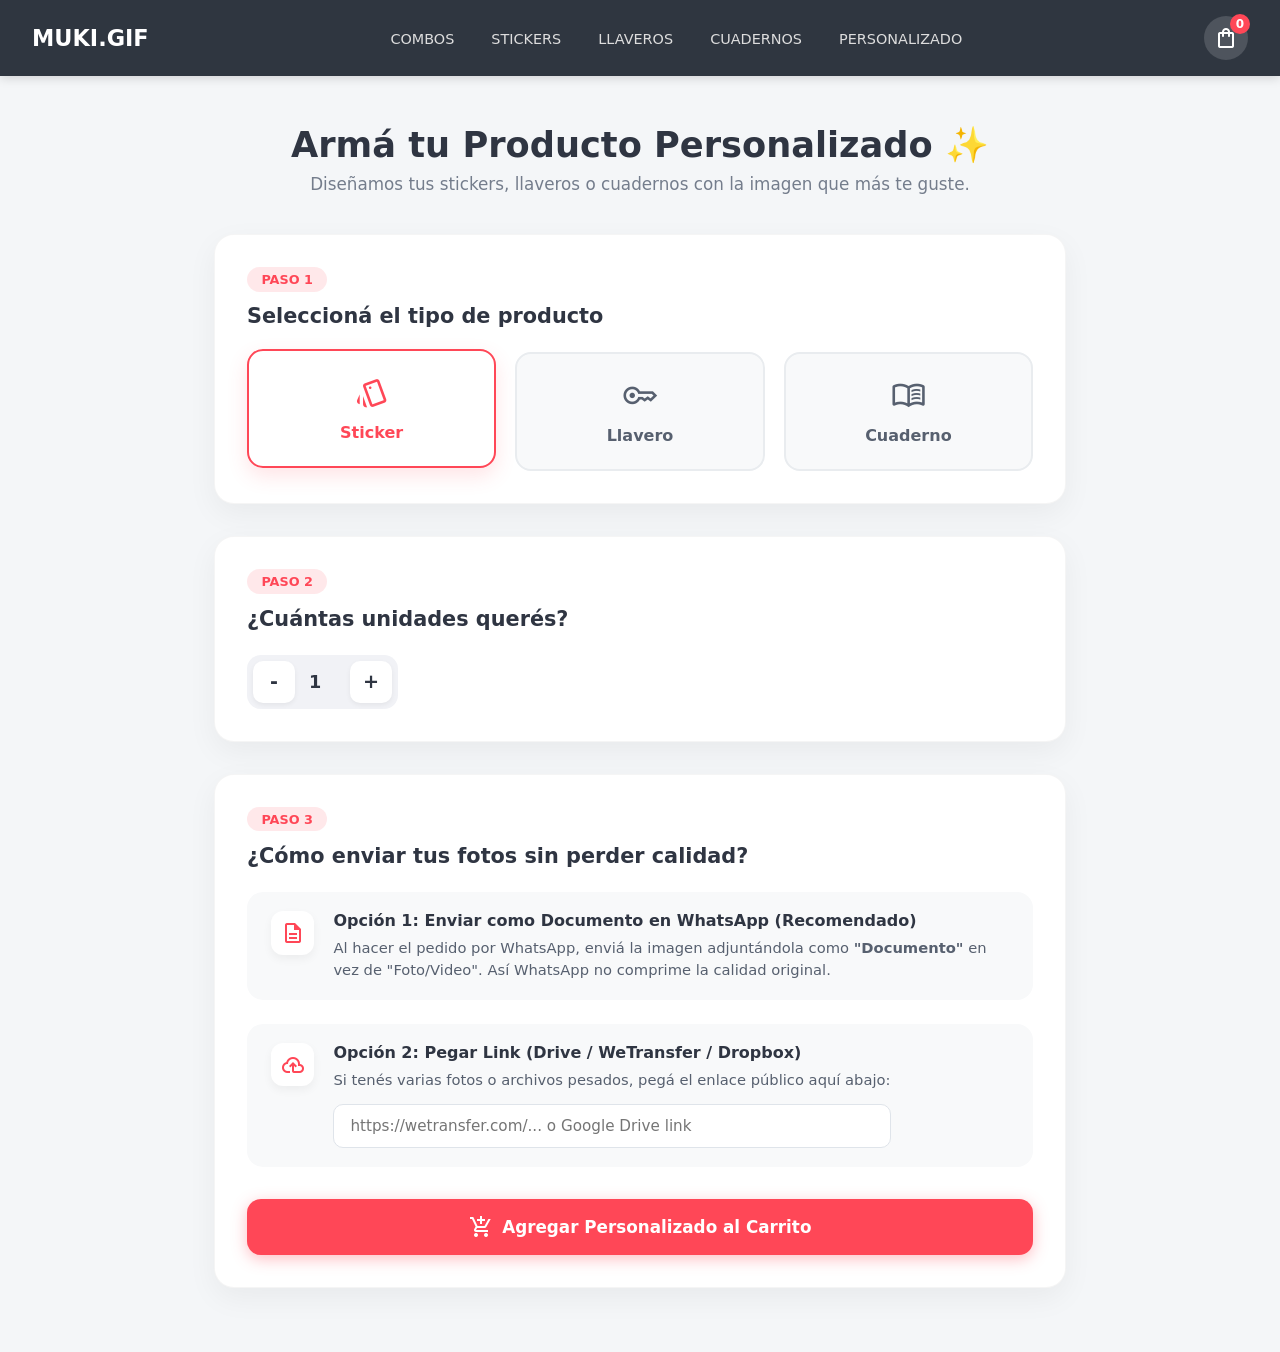
==== commit 1a499646: "cambios en el css" ====
--- a/pages/personalizados.html
+++ b/pages/personalizados.html
@@ -19,9 +19,11 @@
 <!-- HEADER / NAVBAR -->
     <header class="navbar">
         <div class="nav-left">
+        <!-- BOTÓN HAMBURGUESA A LA IZQUIERDA -->
         <button type="button" class="btn-menu-toggle" id="menu-toggle" onclick="toggleMenuMovil()" aria-label="Abrir menú">
             <span class="material-symbols-outlined">menu</span>
         </button>
+
         <div class="logo">
             <a href="index.html">
             <h1>MUKI.GIF</h1>
@@ -29,16 +31,17 @@
         </div>
         </div>
 
+        <!-- ENLACES DE NAVEGACIÓN (Ruta directa a personalizados.html) -->
         <nav class="nav-links" id="nav-menu">
-        <a href="index.html#destacados" onclick="cerrarMenuMovil()">COMBOS</a>
-        <a href="index.html#stickers" onclick="cerrarMenuMovil()">STICKERS</a>
-        <a href="index.html#llaveros" onclick="cerrarMenuMovil()">LLAVEROS</a>
-        <a href="index.html#cuadernos" onclick="cerrarMenuMovil()">CUADERNOS</a>
+        <a href="#destacados" onclick="cerrarMenuMovil()">COMBOS</a>
+        <a href="#stickers" onclick="cerrarMenuMovil()">STICKERS</a>
+        <a href="#llaveros" onclick="cerrarMenuMovil()">LLAVEROS</a>
+        <a href="#cuadernos" onclick="cerrarMenuMovil()">CUADERNOS</a>
         <a href="personalizados.html" class="nav-highlight" onclick="cerrarMenuMovil()">PERSONALIZADO</a>
         </nav>
 
+        <!-- CARRITO A LA DERECHA -->
         <div class="nav-actions">
-        <!-- BOTÓN DEL CARRITO CON ID Y ONCLICK EXPLÍCITO -->
         <button type="button" class="cart-icon-btn" id="open-cart-btn" onclick="abrirCarritoDrawer()" aria-label="Ver carrito">
             <span class="material-symbols-outlined">shopping_bag</span>
             <span class="cart-count" id="cart-count">0</span>
--- a/css/main.css
+++ b/css/main.css
@@ -111,7 +111,21 @@
   font-size: 2rem;
 }
 
-
+/* NAVBAR FIJA SUPERIOR */
+.navbar,
+.main-header {
+  position: sticky !important;
+  top: 0;
+  left: 0;
+  width: 100%;
+  background-color: #2f3640 !important;
+  padding: 1rem 1.5rem;
+  display: flex;
+  justify-content: space-between;
+  align-items: center;
+  z-index: 1000; /* Asegura que quede por encima de todo el contenido */
+  box-shadow: 0 4px 10px rgba(0, 0, 0, 0.15);
+}
 
 /* ==========================================
   ADAPTACIÓN PARA PANTALLAS CHICAS / CELULARES
